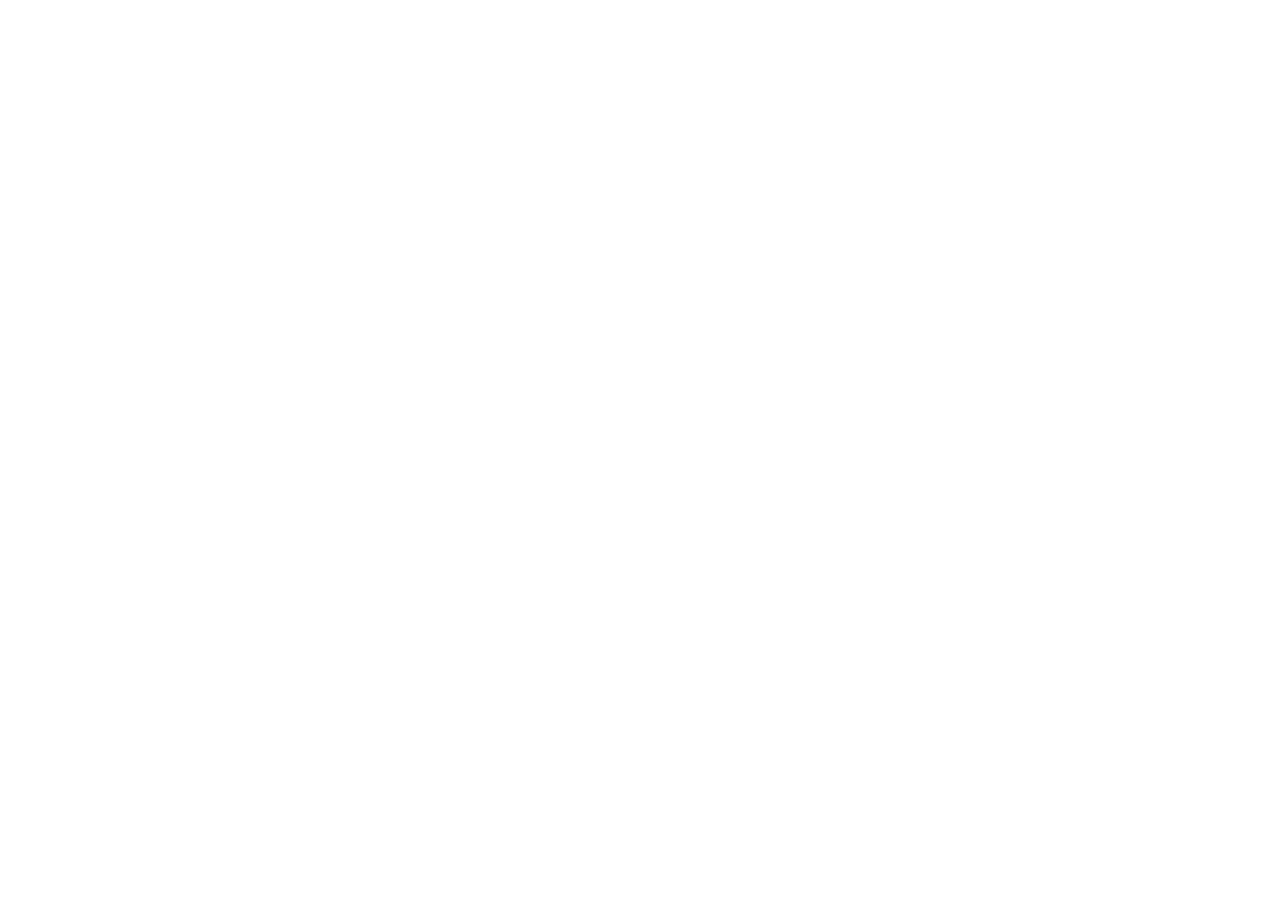
==== index.html @ ff574d65 "creazione file utili + aggiunta favicon" ====
<!DOCTYPE html>
<html lang="it">
<head>
    <meta charset="UTF-8">
    <meta http-equiv="X-UA-Compatible" content="IE=edge">
    <meta name="viewport" content="width=device-width, initial-scale=1.0">
    
    <title>Boolando</title>

    <link rel="shortcut icon" href="img/Zalando.png" type="image/x-icon">

    <link rel="stylesheet" href="css/style.css">

</head>
<body>
    
</body>
</html>
---- css/style.css ----
/* Regole css selettore universale */
* {
    margin: 0;
    padding: 0;
    box-sizing: border-box;
}
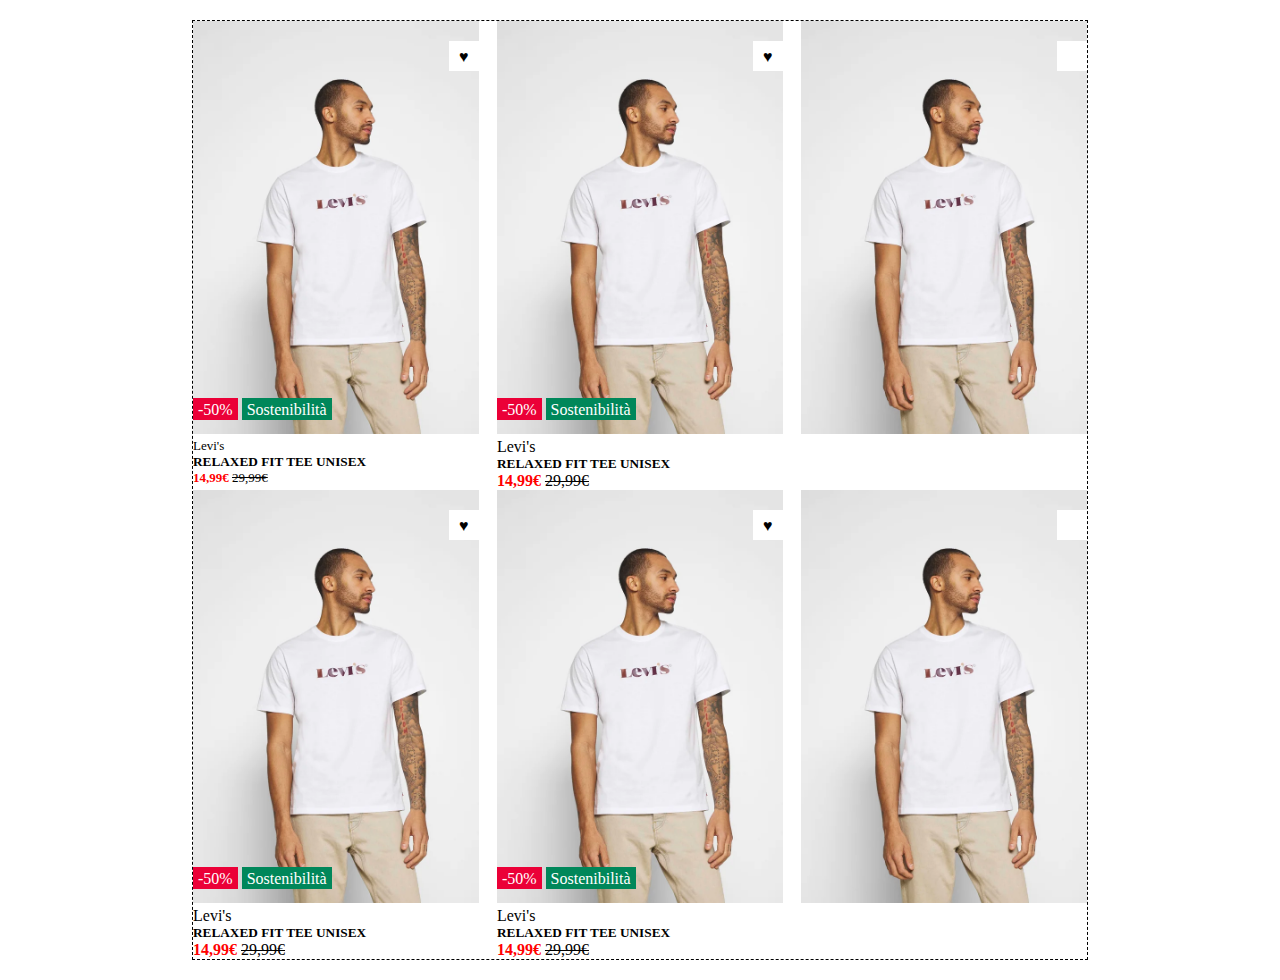
==== commit 9f05e610: "aggiunta elementi flottati e testi" ====
--- a/index.html
+++ b/index.html
@@ -14,5 +14,179 @@
 </head>
 <body>
     
+    <!-- Creazione container per centrare il tutto -->
+    <article class="container">
+
+
+
+        <div class="float float-l">
+
+            <div class="product">
+
+                <img src="img/1.webp" alt="maglietta-levis">
+                <img class="sec-img" src="img/1b.webp" alt="maglietta-levis-2">
+
+                <div class="heart">&hearts;</div>
+
+                <div class="tags">
+
+                    <span>-50%</span>
+                    <span>Sostenibilità</span>
+
+                </div>
+
+            </div>
+
+            <p class="small-txt">Levi's</p>
+
+            <h5>RELAXED FIT TEE UNISEX</h5>
+
+            <p class="small-txt">
+                <span class="c-red">14,99&euro;</span>
+                <span class="decoration-txt">29,99&euro;</span>
+            </p>
+
+
+        </div>
+
+        <div class="float float-l">
+
+            <div class="product">
+
+                <img src="img/1.webp" alt="maglietta-levis">
+                <img class="sec-img" src="img/1b.webp" alt="maglietta-levis-2">
+
+                <div class="heart">&hearts;</div>
+
+                <div class="tags">
+
+                    <span>-50%</span>
+                    <span>Sostenibilità</span>
+
+                </div>
+
+            </div>
+
+            <p>Levi's</p>
+
+            <h5>RELAXED FIT TEE UNISEX</h5>
+
+            <p>
+                <span class="c-red">14,99&euro;</span>
+                <span class="decoration-txt">29,99&euro;</span>
+            </p>
+
+
+        </div>
+
+        <div class="float float-r">
+
+            <div class="product">
+
+                <img src="img/1.webp" alt="maglietta-levis">
+
+                <div class="heart"></div>
+
+                <div class="tags"></div>
+
+            </div>
+
+            <p></p>
+
+            <h5></h5>
+
+            <p></p>
+
+
+        </div>
+
+        <div class="float float-l">
+
+            <div class="product">
+
+                <img src="img/1.webp" alt="maglietta-levis">
+                <img class="sec-img" src="img/1b.webp" alt="maglietta-levis-2">
+
+                <div class="heart">&hearts;</div>
+
+                <div class="tags">
+
+                    <span>-50%</span>
+                    <span>Sostenibilità</span>
+
+                </div>
+
+            </div>
+
+            <p>Levi's</p>
+
+            <h5>RELAXED FIT TEE UNISEX</h5>
+
+            <p>
+                <span class="c-red">14,99&euro;</span>
+                <span class="decoration-txt">29,99&euro;</span>
+            </p>
+
+
+        </div>
+
+        <div class="float float-l">
+
+            <div class="product">
+
+                <img src="img/1.webp" alt="maglietta-levis">
+                <img class="sec-img" src="img/1b.webp" alt="maglietta-levis-2">
+
+                <div class="heart">&hearts;</div>
+
+                <div class="tags">
+
+                    <span>-50%</span>
+                    <span>Sostenibilità</span>
+
+                </div>
+
+            </div>
+
+            <p>Levi's</p>
+
+            <h5>RELAXED FIT TEE UNISEX</h5>
+
+            <p>
+                <span class="c-red">14,99&euro;</span>
+                <span class="decoration-txt">29,99&euro;</span>
+            </p>
+
+
+        </div>
+
+        <div class="float float-r">
+
+            <div class="product">
+
+                <img src="img/1.webp" alt="maglietta-levis">
+
+                <div class="heart"></div>
+
+                <div class="tags"></div>
+
+            </div>
+
+            <p></p>
+
+            <h5></h5>
+
+            <p></p>
+
+
+        </div>
+
+
+
+    </article>
+
+
+
+
 </body>
 </html>--- a/css/style.css
+++ b/css/style.css
@@ -4,3 +4,106 @@
     padding: 0;
     box-sizing: border-box;
 }
+
+/* Regola css per non far collassare il div */
+.container::after {
+    content: "";
+    clear: both;
+    display: table;
+}
+
+/* Regole css colorazione e formattazione generale testi */
+.c-red {
+    color: red;
+    font-weight: bold;
+}
+
+p span:last-child {
+    text-decoration: line-through;
+}
+
+.small-txt {
+    font-size: 13px;
+}
+
+/* Regole css container schede flottate */
+.container {
+    width: 70%;
+    margin: 20px auto;
+    border: 1px dashed black;
+}
+
+.float {
+    width: 32%;
+}
+
+.float-l {
+    float: left;
+    margin-right: 2%;
+}
+
+.float-r {
+    float: right;
+}
+
+article img {
+    width: 100%;
+}
+
+div.product {
+    position: relative;
+}
+
+
+/* Regole css per il cuore dei preferiti */
+div.heart {
+    position: absolute;
+    top: 20px;
+    right: 0;
+    padding: 10px;
+    background-color: white;
+    width: 30px;
+    height: 30px;
+    line-height: 12px;
+}
+
+.product:hover .heart {
+    color: red;
+}
+
+/* fine regole */
+
+/* Regole css per i tag di ogni immagine */
+.tags {
+    position: absolute;
+    left: 0;
+    bottom: 20px;
+}
+
+.tags span:first-child {
+    padding: 2.5px 5px;
+    background-color: #eb0037;
+    color: white;
+}
+
+.tags span:last-child {
+    padding: 2.5px 5px;
+    background-color: #00875a;
+    color: white;
+}
+
+/* fine regole */
+
+/* Regole css per mostrare seconda immagine */
+.sec-img {
+    visibility: hidden;
+    position: absolute;
+    left: 0;
+    top: 0;
+}
+
+.product:hover .sec-img{
+    visibility: visible;
+}
+
+/* fine regole */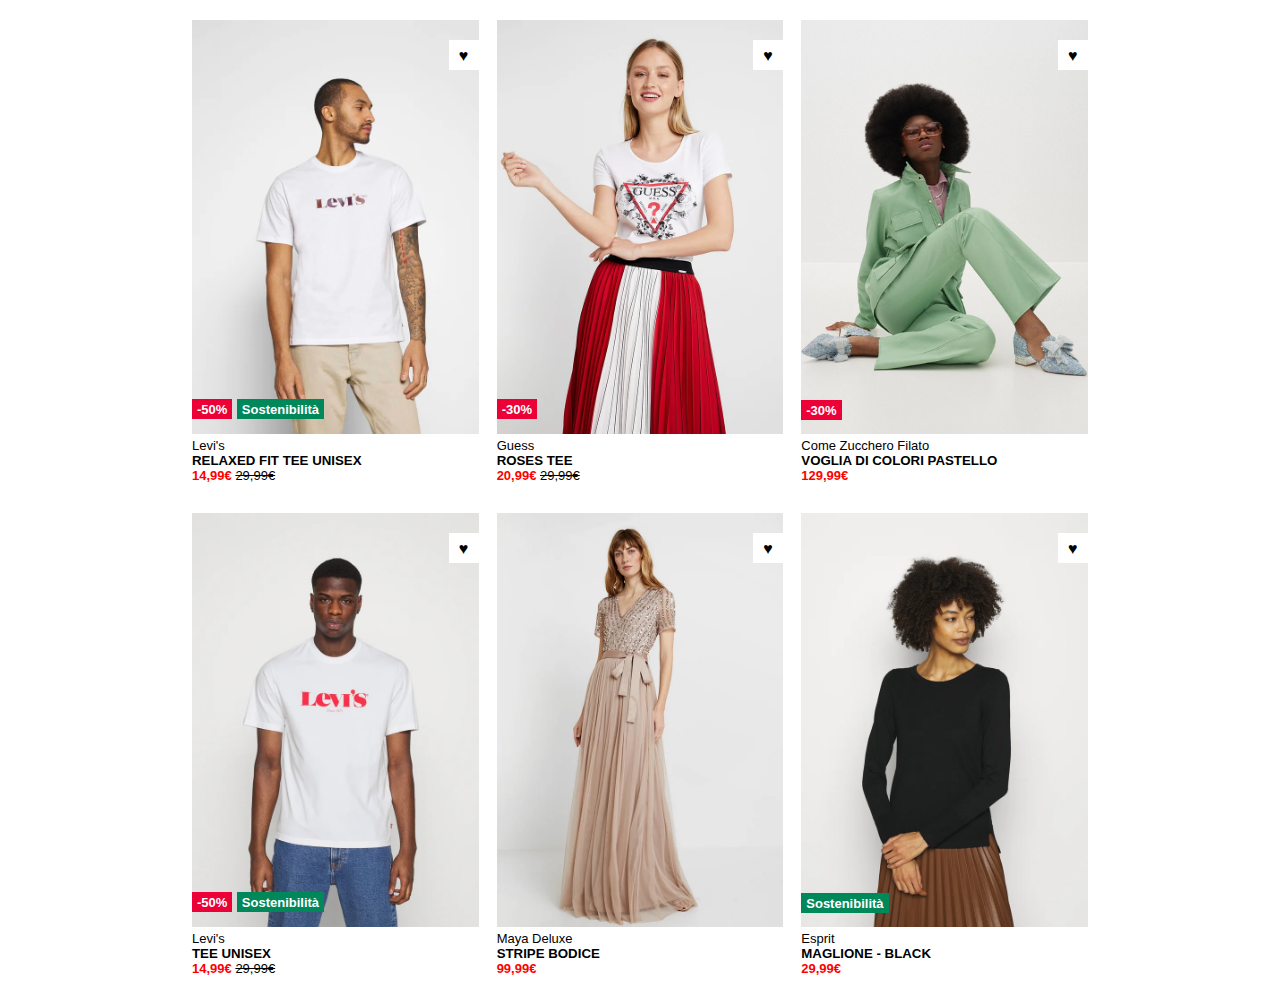
==== commit c3b1bc7d: "ultimato esercizio" ====
--- a/index.html
+++ b/index.html
@@ -18,8 +18,8 @@
     <article class="container">
 
 
-
-        <div class="float float-l">
+        <!-- Prima scheda -->
+        <div class="float float-l margin">
 
             <div class="product">
 
@@ -30,8 +30,8 @@
 
                 <div class="tags">
 
-                    <span>-50%</span>
-                    <span>Sostenibilità</span>
+                    <span class="small-txt bold bg-red">-50%</span>
+                    <span class="small-txt bold bg-green">Sostenibilità</span>
 
                 </div>
 
@@ -49,29 +49,89 @@
 
         </div>
 
+        <!-- Seconda scheda -->
+        <div class="float float-l margin">
+
+            <div class="product">
+
+                <img src="img/2.webp" alt="maglietta-levis">
+                <img class="sec-img" src="img/2b.webp" alt="maglietta-levis-2">
+
+                <div class="heart">&hearts;</div>
+
+                <div class="tags">
+
+                    <span class="small-txt bold bg-red">-30%</span>
+
+                </div>
+
+            </div>
+
+            <p class="small-txt">Guess</p>
+
+            <h5>ROSES TEE</h5>
+
+            <p class="small-txt">
+                <span class="c-red">20,99&euro;</span>
+                <span class="decoration-txt">29,99&euro;</span>
+            </p>
+
+
+        </div>
+
+        <!-- Terza scheda -->
+        <div class="float float-r margin">
+
+            <div class="product">
+
+                <img src="img/3.webp" alt="maglietta-levis">
+                <img class="sec-img" src="img/3b.webp" alt="maglietta-levis-2">
+
+                <div class="heart">&hearts;</div>
+
+                <div class="tags">
+
+                    <span class="small-txt bold bg-red">-30%</span>
+
+                </div>
+
+            </div>
+
+            <p class="small-txt">Come Zucchero Filato</p>
+
+            <h5>VOGLIA DI COLORI PASTELLO</h5>
+
+            <p class="small-txt">
+                <span class="c-red">129,99&euro;</span>
+            </p>
+
+
+        </div>
+
+        <!-- Quarta scheda -->
         <div class="float float-l">
 
             <div class="product">
 
-                <img src="img/1.webp" alt="maglietta-levis">
-                <img class="sec-img" src="img/1b.webp" alt="maglietta-levis-2">
-
-                <div class="heart">&hearts;</div>
-
-                <div class="tags">
-
-                    <span>-50%</span>
-                    <span>Sostenibilità</span>
-
-                </div>
-
-            </div>
-
-            <p>Levi's</p>
-
-            <h5>RELAXED FIT TEE UNISEX</h5>
-
-            <p>
+                <img src="img/4.webp" alt="maglietta-levis">
+                <img class="sec-img" src="img/4b.webp" alt="maglietta-levis-2">
+
+                <div class="heart">&hearts;</div>
+
+                <div class="tags">
+
+                    <span class="small-txt bold bg-red">-50%</span>
+                    <span class="small-txt bold bg-green">Sostenibilità</span>
+
+                </div>
+
+            </div>
+
+            <p class="small-txt">Levi's</p>
+
+            <h5>TEE UNISEX</h5>
+
+            <p class="small-txt">
                 <span class="c-red">14,99&euro;</span>
                 <span class="decoration-txt">29,99&euro;</span>
             </p>
@@ -79,104 +139,54 @@
 
         </div>
 
+        <!-- Quinta scheda -->
+        <div class="float float-l">
+
+            <div class="product">
+
+                <img src="img/5.webp" alt="maglietta-levis">
+                <img class="sec-img" src="img/5b.webp" alt="maglietta-levis-2">
+
+                <div class="heart">&hearts;</div>
+
+            </div>
+
+            <p class="small-txt">Maya Deluxe</p>
+
+            <h5>STRIPE BODICE</h5>
+
+            <p class="small-txt">
+                <span class="c-red">99,99&euro;</span>
+            </p>
+
+
+        </div>
+
+        <!-- Sesta scheda -->
         <div class="float float-r">
 
             <div class="product">
 
-                <img src="img/1.webp" alt="maglietta-levis">
-
-                <div class="heart"></div>
-
-                <div class="tags"></div>
-
-            </div>
-
-            <p></p>
-
-            <h5></h5>
-
-            <p></p>
-
-
-        </div>
-
-        <div class="float float-l">
-
-            <div class="product">
-
-                <img src="img/1.webp" alt="maglietta-levis">
-                <img class="sec-img" src="img/1b.webp" alt="maglietta-levis-2">
-
-                <div class="heart">&hearts;</div>
-
-                <div class="tags">
-
-                    <span>-50%</span>
-                    <span>Sostenibilità</span>
-
-                </div>
-
-            </div>
-
-            <p>Levi's</p>
-
-            <h5>RELAXED FIT TEE UNISEX</h5>
-
-            <p>
-                <span class="c-red">14,99&euro;</span>
-                <span class="decoration-txt">29,99&euro;</span>
-            </p>
-
-
-        </div>
-
-        <div class="float float-l">
-
-            <div class="product">
-
-                <img src="img/1.webp" alt="maglietta-levis">
-                <img class="sec-img" src="img/1b.webp" alt="maglietta-levis-2">
-
-                <div class="heart">&hearts;</div>
-
-                <div class="tags">
-
-                    <span>-50%</span>
-                    <span>Sostenibilità</span>
-
-                </div>
-
-            </div>
-
-            <p>Levi's</p>
-
-            <h5>RELAXED FIT TEE UNISEX</h5>
-
-            <p>
-                <span class="c-red">14,99&euro;</span>
-                <span class="decoration-txt">29,99&euro;</span>
-            </p>
-
-
-        </div>
-
-        <div class="float float-r">
-
-            <div class="product">
-
-                <img src="img/1.webp" alt="maglietta-levis">
-
-                <div class="heart"></div>
-
-                <div class="tags"></div>
-
-            </div>
-
-            <p></p>
-
-            <h5></h5>
-
-            <p></p>
+                <img src="img/6.webp" alt="maglietta-levis">
+                <img class="sec-img" src="img/6b.webp" alt="maglietta-levis-2">
+
+                <div class="heart">&hearts;</div>
+
+                <div class="tags">
+
+                    <span class="small-txt bold bg-green">Sostenibilità</span>
+
+                </div>
+
+            </div>
+
+            <p class="small-txt">Esprit</p>
+
+            <h5>MAGLIONE - BLACK</h5>
+
+            <p class="small-txt">
+                <span class="c-red">29,99&euro;</span>
+            </p>
 
 
         </div>
--- a/css/style.css
+++ b/css/style.css
@@ -3,6 +3,7 @@
     margin: 0;
     padding: 0;
     box-sizing: border-box;
+    font-family: Arial;
 }
 
 /* Regola css per non far collassare il div */
@@ -18,7 +19,11 @@
     font-weight: bold;
 }
 
-p span:last-child {
+.bold {
+    font-weight: bold;
+}
+
+.decoration-txt {
     text-decoration: line-through;
 }
 
@@ -30,7 +35,6 @@
 .container {
     width: 70%;
     margin: 20px auto;
-    border: 1px dashed black;
 }
 
 .float {
@@ -54,6 +58,9 @@
     position: relative;
 }
 
+.margin {
+  margin-bottom: 30px;  
+}
 
 /* Regole css per il cuore dei preferiti */
 div.heart {
@@ -80,13 +87,13 @@
     bottom: 20px;
 }
 
-.tags span:first-child {
+.bg-red {
     padding: 2.5px 5px;
     background-color: #eb0037;
     color: white;
 }
 
-.tags span:last-child {
+.bg-green {
     padding: 2.5px 5px;
     background-color: #00875a;
     color: white;
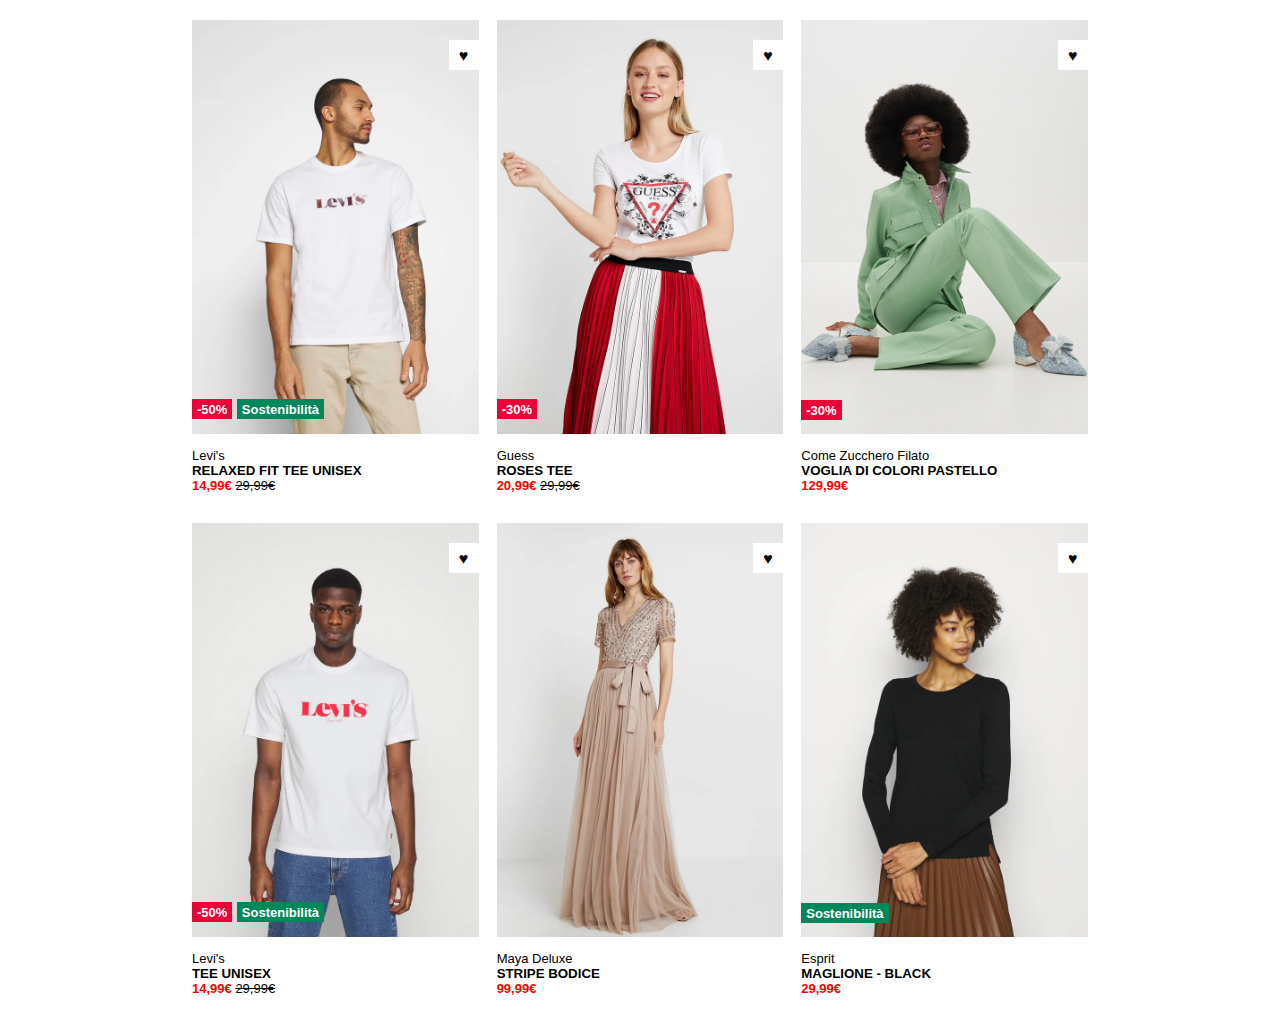
==== commit 77244db1: "semplificato hover es. bonus e corretto attributi alt" ====
--- a/index.html
+++ b/index.html
@@ -15,7 +15,7 @@
 <body>
     
     <!-- Creazione container per centrare il tutto -->
-    <article class="container">
+    <article class="container clearfix">
 
 
         <!-- Prima scheda -->
@@ -54,8 +54,8 @@
 
             <div class="product">
 
-                <img src="img/2.webp" alt="maglietta-levis">
-                <img class="sec-img" src="img/2b.webp" alt="maglietta-levis-2">
+                <img src="img/2.webp" alt="maglietta-guess">
+                <img class="sec-img" src="img/2b.webp" alt="maglietta-guess-2">
 
                 <div class="heart">&hearts;</div>
 
@@ -84,8 +84,8 @@
 
             <div class="product">
 
-                <img src="img/3.webp" alt="maglietta-levis">
-                <img class="sec-img" src="img/3b.webp" alt="maglietta-levis-2">
+                <img src="img/3.webp" alt="completo">
+                <img class="sec-img" src="img/3b.webp" alt="completo-2">
 
                 <div class="heart">&hearts;</div>
 
@@ -144,8 +144,8 @@
 
             <div class="product">
 
-                <img src="img/5.webp" alt="maglietta-levis">
-                <img class="sec-img" src="img/5b.webp" alt="maglietta-levis-2">
+                <img src="img/5.webp" alt="vestito">
+                <img class="sec-img" src="img/5b.webp" alt="vestito-2">
 
                 <div class="heart">&hearts;</div>
 
@@ -167,8 +167,8 @@
 
             <div class="product">
 
-                <img src="img/6.webp" alt="maglietta-levis">
-                <img class="sec-img" src="img/6b.webp" alt="maglietta-levis-2">
+                <img src="img/6.webp" alt="maglione">
+                <img class="sec-img" src="img/6b.webp" alt="maglion-2">
 
                 <div class="heart">&hearts;</div>
 
--- a/css/style.css
+++ b/css/style.css
@@ -7,7 +7,7 @@
 }
 
 /* Regola css per non far collassare il div */
-.container::after {
+.clearfix::after {
     content: "";
     clear: both;
     display: table;
@@ -56,6 +56,7 @@
 
 div.product {
     position: relative;
+    margin-bottom: 10px;
 }
 
 .margin {
